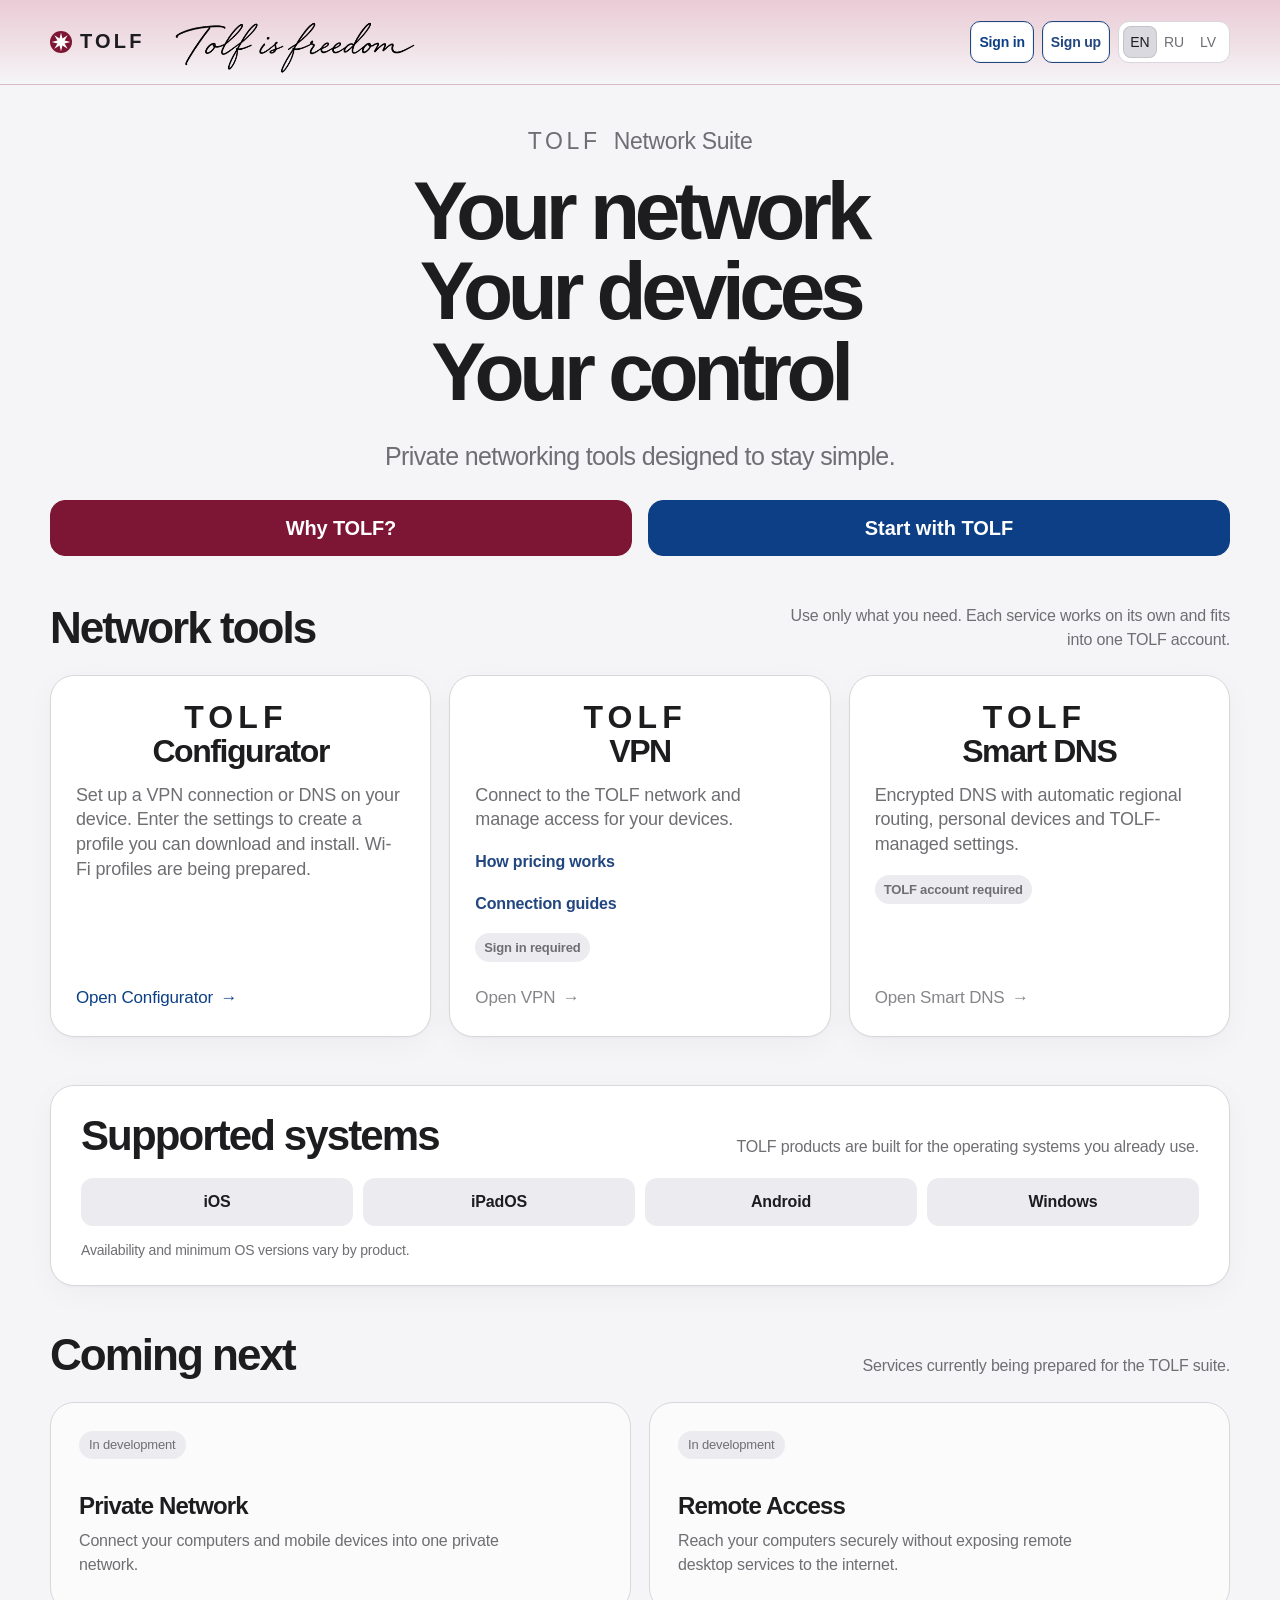
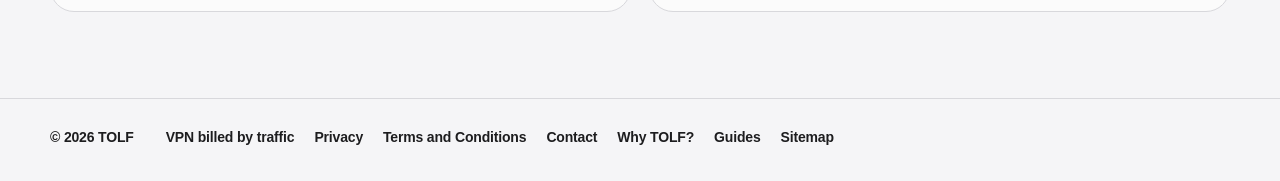
==== index.html @ b67a7af0 "Make the dark homepage header visibly lighter toward the bottom" ====
<!DOCTYPE html>
<html lang="en" data-tolf-ui="home">
<head>
<meta charset="utf-8"/>
<meta content="width=device-width, initial-scale=1, viewport-fit=cover" name="viewport"/>
<meta content="light dark" name="color-scheme"/>
<meta content="#f5f5f7" name="theme-color"/>
<title>TOLF Network Suite — VPN, Smart DNS and configuration tools</title>





<meta content="index,follow" name="robots"/>

<link href="/styles.css?v=public-pricing-20261118" rel="stylesheet"/>
<style>
.brand { gap: 8px; }
.brand-mark {
  display: block;
  width: 22px;
  height: 22px;
  flex: 0 0 22px;
}
.product-grid { align-items: stretch; }
.card { min-height: 0; }
@media (min-width: 801px) {
  .product-grid { grid-template-columns: repeat(3, minmax(0, 1fr)); grid-auto-rows: 1fr; }
  .product-grid > .card { height: 100%; }
  .product-grid > .card .card-link { margin-top: auto; padding-top: 24px; }
}
.hero { padding: 40px 0 48px; }
#products { padding-bottom: 48px; }
#supported-systems { padding-bottom: 46px; }
.language :is(button, a).active {
  color: var(--text);
  background: #d9d9df;
  box-shadow: inset 0 0 0 1px rgba(0,0,0,.10);
}
.signup-link {
  min-height: 38px;
  display: inline-flex;
  align-items: center;
  padding: 0 11px;
  border: 1px solid color-mix(in srgb, var(--accent) 38%, var(--line-strong));
  border-radius: 10px;
  color: var(--accent);
  background: color-mix(in srgb, var(--accent) 6%, transparent);
  font-weight: 600;
  white-space: nowrap;
}
.signup-link:hover {
  background: color-mix(in srgb, var(--accent) 10%, transparent);
  border-color: color-mix(in srgb, var(--accent) 55%, var(--line-strong));
}

.smart-dns-requirement {
  display: inline-flex;
  align-self: flex-start;
  margin-top: 18px;
  padding: 5px 9px;
  border-radius: 999px;
  background: var(--soft);
  color: var(--secondary);
  font-size: 13px;
  font-weight: 560;
}
.smart-dns-card:not(.smart-dns-enabled) .smart-dns-link {
  color: var(--tertiary);
  cursor: default;
  pointer-events: none;
}
.smart-dns-card.smart-dns-enabled .smart-dns-requirement {
  display: none;
}
.supported-panel {
  padding: 28px 30px 24px;
  border: 1px solid var(--line);
  border-radius: var(--radius);
  background: var(--surface);
  box-shadow: var(--shadow);
}
.supported-head {
  display: flex;
  align-items: flex-end;
  justify-content: space-between;
  gap: 24px;
  margin-bottom: 20px;
}
.supported-head h2 {
  margin: 0;
  font-size: clamp(30px, 4vw, 42px);
  line-height: 1.05;
  letter-spacing: -0.045em;
  font-weight: 650;
}
.supported-head p {
  max-width: 520px;
  margin: 0;
  color: var(--secondary);
  text-align: right;
  font-size: 16px;
}
.supported-os {
  display: grid;
  grid-template-columns: repeat(4, minmax(0, 1fr));
  gap: 10px;
}
.supported-os div {
  padding: 12px 14px;
  border: 0;
  border-radius: 12px;
  background: var(--soft);
  text-align: center;
  font-size: 16px;
  font-weight: 580;
}
.supported-note {
  margin: 14px 0 0;
  color: var(--secondary);
  font-size: 14px;
}
.account-panel { padding: 32px; }
.account-features {
  display: grid;
  grid-template-columns: repeat(4, minmax(0, 1fr));
  gap: 26px;
  margin-top: 28px;
  border: 0;
}
.account-feature,
.account-feature + .account-feature {
  padding: 0;
  border: 0;
}
.account-feature strong {
  margin-bottom: 7px;
  font-size: 17px;
}
.account-feature span { display: block; }
.account-bottom { margin-top: 24px; }
@media (prefers-color-scheme: dark) {
  .language :is(button, a).active {
    background: #3a3a3c;
    box-shadow: inset 0 0 0 1px rgba(255,255,255,.12);
  }
}
@media (max-width: 800px) {
  .hero { padding: 40px 0 46px; }
  #products { padding-bottom: 42px; }
  #supported-systems { padding-bottom: 42px; }
  .account-features { grid-template-columns: repeat(2, minmax(0, 1fr)); gap: 24px; }
}
@media (max-width: 520px) {
  .hero { padding: 36px 0 42px; }
  html[lang="ru"] h1 { font-size: clamp(40px, 11.5vw, 46px); letter-spacing: -0.055em; }
  .signup-link { min-height: 34px; padding: 0 6px; font-size: 13px; }
  #products { padding-bottom: 34px; }
  #supported-systems { padding-bottom: 34px; }
  .supported-panel { padding: 23px; border-radius: 20px; }
  .supported-head { display: block; margin-bottom: 17px; }
  .supported-head p { margin-top: 10px; text-align: left; }
  .supported-os { grid-template-columns: repeat(2, minmax(0, 1fr)); gap: 8px; }
  .supported-os div { padding: 11px 10px; }
  .account-panel { padding: 25px; }
  .account-features { grid-template-columns: repeat(2, minmax(0, 1fr)); gap: 22px 18px; }
  .account-feature,
  .account-feature + .account-feature { padding: 0; border: 0; }
}
 .product-title{width:100%;text-align:center;} .product-title span{display:block;}
</style>
<link rel="stylesheet" href="/tolf-buttons.20260917-3.css?v=language-links-20261118">
<script defer src="/tolf-wordmark.20260917-3.js"></script>
<link rel="stylesheet" href="/tolf-header.20260919-1.css?v=language-links-20261118">
<link rel="stylesheet" href="/freedom.css?v=dark-header-fade-20261119">
<meta name="description" content="TOLF brings together VPN access, encrypted Smart DNS and a free VPN and DNS profile configurator for your devices.">
<link rel="canonical" href="https://tolf.is/en/">
<link rel="alternate" hreflang="en" href="https://tolf.is/en/">
<link rel="alternate" hreflang="ru" href="https://tolf.is/ru/">
<link rel="alternate" hreflang="lv" href="https://tolf.is/lv/">
<link rel="alternate" hreflang="x-default" href="https://tolf.is/en/">
<meta property="og:type" content="website">
<meta property="og:url" content="https://tolf.is/en/">
<meta property="og:title" content="TOLF Network Suite — VPN, Smart DNS and configuration tools">
<meta property="og:description" content="TOLF brings together VPN access, encrypted Smart DNS and a free VPN and DNS profile configurator for your devices.">
<script id="tolf-search-metadata" type="application/json">{"en": ["TOLF Network Suite — VPN, Smart DNS and configuration tools", "TOLF brings together VPN access, encrypted Smart DNS and a free VPN and DNS profile configurator for your devices."], "ru": ["TOLF Network Suite — VPN, Smart DNS и конфигуратор", "VPN с оплатой за гигабайты, зашифрованный Smart DNS и бесплатный конфигуратор профилей VPN и DNS для ваших устройств."], "lv": ["TOLF Network Suite — VPN, Smart DNS un konfigurators", "VPN ar maksu par gigabaitiem, šifrēts Smart DNS un bezmaksas VPN un DNS profilu konfigurators jūsu ierīcēm."]}</script>
<script defer src="/search-metadata.js?v=public-pricing-20261118"></script>
<meta property="og:locale" content="en_GB">
<script type="application/ld+json">{"@context": "https://schema.org", "@type": "WebPage", "@id": "https://tolf.is/en/#webpage", "url": "https://tolf.is/en/", "name": "TOLF Network Suite — VPN, Smart DNS and configuration tools", "description": "TOLF brings together VPN access, encrypted Smart DNS and a free VPN and DNS profile configurator for your devices.", "inLanguage": "en", "isPartOf": {"@type": "WebSite", "@id": "https://tolf.is/#website", "url": "https://tolf.is/", "name": "TOLF Network Suite"}}</script>
</head>
<body>
<header class="topbar">
<div class="shell topbar-inner">
<a aria-label="TOLF home" class="brand" href="/en/"><img class="brand-mark" src="/tolf-logo-star.svg?v=20260921-eight-ray" alt="" aria-hidden="true">TOLF</a>
<p class="freedom-motto" lang="en"><img src="/assets/tolf-freedom-signature.svg" alt="Tolf is freedom" width="2072" height="600" fetchpriority="high"></p>
<div class="top-actions">
<nav aria-label="Language" class="tolf-language language">
<a id="lang-en" href="/en/" lang="en" hreflang="en" aria-label="English" class="active" aria-current="page">EN</a>
<a id="lang-ru" href="/ru/" lang="ru" hreflang="ru" aria-label="Русский">RU</a>
<a id="lang-lv" href="/lv/" lang="lv" hreflang="lv" aria-label="Latviešu">LV</a>
</nav>
<a class="account-link" data-en="Sign in" data-lv="Pieteikties" data-ru="Войти" href="https://vpn.tolf.is/auth/?mode=signin&amp;next=home">Sign in</a>
<a class="signup-link" data-en="Sign up" data-lv="Reģistrēties" data-ru="Регистрация" href="https://vpn.tolf.is/auth/?mode=signup&amp;next=home">Sign up</a>
</div>
</div>
</header>
<main>
<section class="hero">
<div class="shell">
<p class="eyebrow" data-en="TOLF Network Suite" data-lv="TOLF Network Suite" data-ru="TOLF Network Suite">TOLF Network Suite</p>
<h1 data-en="Your network&lt;br&gt;Your devices&lt;br&gt;Your control" data-lv="Jūsu tīkls&lt;br&gt;Jūsu ierīces&lt;br&gt;Jūsu kontrole" data-ru="Ваша сеть&lt;br&gt;Ваши устройства&lt;br&gt;Ваш контроль">Your network<br>Your devices<br>Your control</h1>
<p class="hero-copy" data-en="Private networking tools designed to stay simple." data-lv="Privātā tīkla rīki, kas veidoti vienkāršai lietošanai." data-ru="Сетевые инструменты, в которых всё необходимое остаётся простым.">Private networking tools designed to stay simple.</p>
<div class="why-tolf-action"><a class="why-tolf-button" href="/en/why-tolf.html" data-why-link data-en="Why TOLF?" data-ru="Почему TOLF?" data-lv="Kāpēc TOLF?">Why TOLF?</a></div>
</div>
</section>
<section class="section" id="products">
<div class="shell">
<div class="section-heading">
<h2 data-en="Network tools" data-lv="Tīkla rīki" data-ru="Сетевые инструменты">Network tools</h2>
<p data-en="Use only what you need. Each service works on its own and fits into one TOLF account." data-lv="Izmantojiet tikai to, kas nepieciešams. Katrs pakalpojums darbojas patstāvīgi un ir pieejams vienā TOLF kontā." data-ru="Используйте только то, что нужно. Каждый сервис работает самостоятельно и входит в единый аккаунт TOLF.">Use only what you need. Each service works on its own and fits into one TOLF account.</p>
</div>
<div class="product-grid">
<article class="card"><div class="product-heading"><h3 class="product-title"><span>TOLF</span><span>VPN</span></h3></div><p data-en="Connect to the TOLF network and manage access for your devices." data-lv="Pievienojieties TOLF tīklam un pārvaldiet piekļuvi savām ierīcēm." data-ru="Подключитесь к сети TOLF и управляйте доступом для своих устройств.">Connect to the TOLF network and manage access for your devices.</p><a class="payment-info-link" data-payment-overview href="https://vpn.tolf.is/en/" data-en="How pricing works" data-ru="Как устроена оплата" data-lv="Kā darbojas apmaksa">How pricing works</a><a class="payment-info-link" data-guides-link href="https://vpn.tolf.is/en/guides/" data-en="Connection guides" data-ru="Инструкции по подключению" data-lv="Savienojuma instrukcijas">Connection guides</a><a class="card-link" data-en="Open VPN &lt;span class='arrow'&gt;→&lt;/span&gt;" data-lv="Atvērt VPN &lt;span class='arrow'&gt;→&lt;/span&gt;" data-route="vpn" data-ru="Открыть VPN &lt;span class='arrow'&gt;→&lt;/span&gt;" href="https://vpn.tolf.is/?lang=en">Open VPN <span class='arrow'>→</span></a></article>
<article class="card"><div class="product-heading"><h3 class="product-title"><span>TOLF</span><span>Configurator</span></h3></div><p data-en="Set up a VPN connection or DNS on your device. Enter the settings to create a profile you can download and install. Wi-Fi profiles are being prepared." data-lv="Iestatiet VPN savienojumu vai DNS savā ierīcē. Ievadiet parametrus — konfigurators izveidos lejupielādējamu un instalējamu profilu. Wi-Fi profili tiek gatavoti." data-ru="Настройте подключение к VPN или DNS на своём устройстве. Укажите параметры — конфигуратор создаст готовый профиль для скачивания и установки. Профили Wi-Fi готовятся.">Set up a VPN connection or DNS on your device. Enter the settings to create a profile you can download and install. Wi-Fi profiles are being prepared.</p><a class="card-link" data-en="Open Configurator &lt;span class='arrow'&gt;→&lt;/span&gt;" data-lv="Atvērt konfiguratoru &lt;span class='arrow'&gt;→&lt;/span&gt;" data-route="configurator" data-ru="Открыть конфигуратор &lt;span class='arrow'&gt;→&lt;/span&gt;" href="https://configurator.tolf.is/?lang=en">Open Configurator <span class='arrow'>→</span></a></article>
<article class="card smart-dns-card" data-smart-dns-card><div class="product-heading"><h3 class="product-title"><span>TOLF</span><span>Smart DNS</span></h3></div><p data-en="Encrypted DNS with automatic regional routing, personal devices and TOLF-managed settings." data-lv="Šifrēts DNS ar automātisku reģionālo maršrutēšanu, personīgajām ierīcēm un TOLF pārvaldītiem iestatījumiem." data-ru="Зашифрованный DNS с автоматической региональной маршрутизацией, персональными устройствами и настройками TOLF.">Encrypted DNS with automatic regional routing, personal devices and TOLF-managed settings.</p><span class="smart-dns-requirement" data-en="TOLF account required" data-lv="Nepieciešams TOLF konts" data-ru="Требуется аккаунт TOLF">TOLF account required</span><a class="card-link smart-dns-link" data-smart-dns-link data-en="Open Smart DNS &lt;span class='arrow'&gt;→&lt;/span&gt;" data-lv="Atvērt Smart DNS &lt;span class='arrow'&gt;→&lt;/span&gt;" data-ru="Открыть Smart DNS &lt;span class='arrow'&gt;→&lt;/span&gt;" href="#" aria-disabled="true" tabindex="-1">Open Smart DNS <span class='arrow'>→</span></a></article>
</div>
</div>
</section>
<section class="section" id="supported-systems">
<div class="shell">
<div class="supported-panel">
<div class="supported-head">
<h2 data-en="Supported systems" data-lv="Atbalstītās sistēmas" data-ru="Поддерживаемые системы">Supported systems</h2>
<p data-en="TOLF products are built for the operating systems you already use." data-lv="TOLF produkti ir veidoti operētājsistēmām, kuras jūs jau izmantojat." data-ru="Продукты TOLF рассчитаны на операционные системы, которыми вы уже пользуетесь.">TOLF products are built for the operating systems you already use.</p>
</div>
<div class="supported-os" aria-label="Supported operating systems">
<div>iOS</div>
<div>iPadOS</div>
<div>Android</div>
<div>Windows</div>
</div>
<p class="supported-note" data-en="Availability and minimum OS versions vary by product." data-lv="Pieejamība un minimālā operētājsistēmas versija ir atkarīga no produkta." data-ru="Доступность и минимальная версия ОС зависят от конкретного продукта.">Availability and minimum OS versions vary by product.</p>
</div>
</div>
</section>
<section class="section">
<div class="shell">
<div class="section-heading"><h2 data-en="Coming next" data-lv="Drīzumā" data-ru="Дальше">Coming next</h2><p data-en="Services currently being prepared for the TOLF suite." data-lv="Pakalpojumi, kas pašlaik tiek gatavoti TOLF komplektam." data-ru="Сервисы, которые готовятся к включению в TOLF.">Services currently being prepared for the TOLF suite.</p></div>
<div class="coming-grid">
<article class="coming-card"><span class="coming-badge" data-en="In development" data-lv="Izstrādē" data-ru="В разработке">In development</span><h3 data-en="Private Network" data-lv="Private Network" data-ru="Private Network">Private Network</h3><p data-en="Connect your computers and mobile devices into one private network." data-lv="Apvienojiet datorus un mobilās ierīces vienā privātā tīklā." data-ru="Объединяйте компьютеры и мобильные устройства в одну частную сеть.">Connect your computers and mobile devices into one private network.</p></article>
<article class="coming-card"><span class="coming-badge" data-en="In development" data-lv="Izstrādē" data-ru="В разработке">In development</span><h3 data-en="Remote Access" data-lv="Remote Access" data-ru="Remote Access">Remote Access</h3><p data-en="Reach your computers securely without exposing remote desktop services to the internet." data-lv="Droši piekļūstiet saviem datoriem, neatverot attālās darbvirsmas pakalpojumus internetam." data-ru="Безопасный доступ к своим компьютерам без публикации удалённого рабочего стола в интернете.">Reach your computers securely without exposing remote desktop services to the internet.</p></article>
</div>
</div>
</section>
</main>
<footer><div class="shell footer-inner"><div>© <span id="year"></span> TOLF</div><nav aria-label="Footer" class="footer-links"><a href="https://vpn.tolf.is/en/" data-vpn-overview>VPN billed by traffic</a><a data-en="Privacy" data-lv="Privātums" data-route="privacy" data-ru="Конфиденциальность" href="https://vpn.tolf.is/en/privacy.html">Privacy</a><a data-en="Terms and Conditions" data-lv="Pakalpojuma noteikumi" data-route="terms" data-ru="Условия сервиса" href="https://vpn.tolf.is/en/terms.html">Terms and Conditions</a><a data-en="Contact" data-lv="Kontakti" data-route="contact" data-ru="Контакты" href="https://vpn.tolf.is/en/contact.html">Contact</a><a href="/en/why-tolf.html" data-why-link data-en="Why TOLF?" data-ru="Почему TOLF?" data-lv="Kāpēc TOLF?">Why TOLF?</a><a data-guides-link href="https://vpn.tolf.is/en/guides/" data-en="Guides" data-ru="Инструкции" data-lv="Instrukcijas">Guides</a><a href="/en/sitemap.html" data-sitemap-link data-en="Sitemap" data-ru="Карта сайта" data-lv="Vietnes karte">Sitemap</a></nav></div></footer>
<script defer src="/passkey-session-label.20260917-1.js"></script>
<script defer src="/app.js?v=full-card-actions-20261119"></script>
<script defer src="/account-state.js?v=account-label-20261004-1"></script>
<script defer src="/chatwoot-support.js?v=persistent-notice-20261109"></script>
</body>
</html>
---- styles.css ----
:root {
      --bg: #f5f5f7;
      --surface: rgba(255, 255, 255, 0.82);
      --surface-solid: #ffffff;
      --text: #1d1d1f;
      --secondary: #6e6e73;
      --tertiary: #86868b;
      --line: rgba(0, 0, 0, 0.08);
      --line-strong: rgba(0, 0, 0, 0.12);
      --accent: #0071e3;
      --accent-hover: #0077ed;
      --soft: #ececf0;
      --shadow: 0 1px 2px rgba(0,0,0,.03), 0 8px 30px rgba(0,0,0,.035);
      --radius: 24px;
      --radius-small: 15px;
      --content: 1180px;
    }

    @media (prefers-color-scheme: dark) {
      :root {
        --bg: #0f0f10;
        --surface: rgba(28, 28, 30, 0.82);
        --surface-solid: #1c1c1e;
        --text: #f5f5f7;
        --secondary: #a1a1a6;
        --tertiary: #8e8e93;
        --line: rgba(255, 255, 255, 0.09);
        --line-strong: rgba(255, 255, 255, 0.14);
        --accent: #2997ff;
        --accent-hover: #40a2ff;
        --soft: #242426;
        --shadow: none;
      }
    }

    * { box-sizing: border-box; }

    html {
      scroll-behavior: smooth;
      -webkit-text-size-adjust: 100%;
    }

    body {
      margin: 0;
      min-width: 0;
      background: var(--bg);
      color: var(--text);
      font-family: -apple-system, BlinkMacSystemFont, "SF Pro Text", "SF Pro Display", "Segoe UI", Helvetica, Arial, sans-serif;
      font-size: 17px;
      line-height: 1.47;
      letter-spacing: -0.01em;
      -webkit-font-smoothing: antialiased;
    }

    a { color: inherit; text-decoration: none; }
    button, input, select { font: inherit; }

    .shell {
      width: min(calc(100% - 40px), var(--content));
      margin: 0 auto;
    }

    .topbar {
      position: sticky;
      top: 0;
      z-index: 20;
      background: color-mix(in srgb, var(--bg) 84%, transparent);
      backdrop-filter: saturate(180%) blur(20px);
      -webkit-backdrop-filter: saturate(180%) blur(20px);
      border-bottom: 1px solid var(--line);
    }

    .topbar-inner {
      height: 58px;
      display: flex;
      align-items: center;
      justify-content: space-between;
      gap: 18px;
    }

    .brand {
      display: inline-flex;
      align-items: center;
      min-height: 44px;
      font-size: 20px;
      font-weight: 650;
      letter-spacing: -0.035em;
    }

    .top-actions {
      display: flex;
      align-items: center;
      gap: 8px;
    }

    .language {
      display: inline-flex;
      align-items: center;
      padding: 4px;
      border: 1px solid var(--line);
      border-radius: 11px;
      background: var(--surface);
    }

    .language :is(button, a) {
      min-width: 42px;
      height: 32px;
      padding: 0 10px;
      border: 0;
      border-radius: 8px;
      color: var(--secondary);
      background: transparent;
      cursor: pointer;
    }

    .language :is(button, a).active {
      color: var(--text);
      background: var(--surface-solid);
      box-shadow: 0 1px 3px rgba(0,0,0,.08);
    }

    .account-link {
      min-height: 42px;
      display: inline-flex;
      align-items: center;
      padding: 0 14px;
      border-radius: 11px;
      color: var(--text);
      border: 1px solid transparent;
    }

    .account-link:hover {
      background: var(--surface);
      border-color: var(--line);
    }

    main { display: block; }

    .hero {
      padding: 68px 0 86px;
      text-align: center;
    }

    .eyebrow {
      margin: 0 0 12px;
      color: var(--secondary);
      font-size: 23px;
      font-weight: 500;
      letter-spacing: -0.015em;
    }

    h1 {
      max-width: 900px;
      margin: 0 auto;
      font-size: clamp(48px, 7vw, 82px);
      line-height: .98;
      letter-spacing: -0.065em;
      font-weight: 680;
    }

    .hero-copy {
      max-width: 620px;
      margin: 28px auto 0;
      color: var(--secondary);
      font-size: clamp(20px, 2.7vw, 25px);
      line-height: 1.3;
      letter-spacing: -0.025em;
    }

    .hero-actions {
      margin-top: 36px;
      display: flex;
      justify-content: center;
      gap: 12px;
      flex-wrap: wrap;
    }

    .button {
      min-height: 48px;
      display: inline-flex;
      align-items: center;
      justify-content: center;
      gap: 7px;
      padding: 0 19px;
      border: 1px solid var(--line-strong);
      border-radius: 13px;
      background: var(--surface-solid);
      color: var(--text);
      transition: background .16s ease, border-color .16s ease, transform .16s ease;
    }

    .button:hover { border-color: color-mix(in srgb, var(--text) 22%, transparent); }
    .button:active { transform: scale(.985); }

    .button.primary {
      border-color: var(--accent);
      background: var(--accent);
      color: #fff;
    }

    .button.primary:hover {
      background: var(--accent-hover);
      border-color: var(--accent-hover);
    }

    .section { padding: 0 0 86px; }

    .section-heading {
      display: flex;
      align-items: end;
      justify-content: space-between;
      gap: 24px;
      margin-bottom: 24px;
    }

    .section-heading h2 {
      margin: 0;
      font-size: clamp(30px, 4vw, 44px);
      line-height: 1.05;
      letter-spacing: -0.045em;
      font-weight: 650;
    }

    .section-heading p {
      max-width: 460px;
      margin: 0;
      color: var(--secondary);
      text-align: right;
      font-size: 16px;
    }

    .product-grid {
      display: grid;
      grid-template-columns: repeat(2, minmax(0, 1fr));
      gap: 18px;
    }

    .card {
      min-height: 228px;
      position: relative;
      display: flex;
      flex-direction: column;
      padding: 25px;
      overflow: hidden;
      border: 1px solid var(--line);
      border-radius: var(--radius);
      background: var(--surface);
      box-shadow: var(--shadow);
    }

    .product-heading {
      display: grid;
      grid-template-columns: minmax(0, 1fr);
      justify-items: center;
    }

    .card h3 {
      margin: 0;
      font-size: 32px;
      line-height: 1.05;
      letter-spacing: -0.045em;
      font-weight: 630;
    }

    .card p {
      max-width: 470px;
      margin: 14px 0 0;
      color: var(--secondary);
      font-size: 18px;
      line-height: 1.38;
    }

    .card-link {
      align-self: flex-start;
      margin-top: 24px;
      padding-top: 0;
      color: var(--accent);
      font-size: 17px;
      font-weight: 500;
    }

    .arrow {
      display: inline-block;
      margin-left: 3px;
      transition: transform .16s ease;
    }

    .card-link:hover .arrow { transform: translateX(3px); }

    .account-panel {
      padding: 38px;
      border: 1px solid var(--line);
      border-radius: var(--radius);
      background: var(--surface-solid);
      box-shadow: var(--shadow);
    }

    .account-top {
      display: flex;
      align-items: flex-start;
      justify-content: space-between;
      gap: 28px;
    }

    .account-top h2 {
      margin: 0;
      font-size: clamp(30px, 4vw, 44px);
      line-height: 1.06;
      letter-spacing: -0.045em;
      font-weight: 650;
    }

    .account-top p {
      max-width: 520px;
      margin: 10px 0 0;
      color: var(--secondary);
    }

    .account-features {
      display: grid;
      grid-template-columns: repeat(4, minmax(0, 1fr));
      margin-top: 34px;
      border-top: 1px solid var(--line);
      border-bottom: 1px solid var(--line);
    }

    .account-feature {
      padding: 22px 16px 22px 0;
      color: var(--secondary);
      font-size: 15px;
    }

    .account-feature + .account-feature {
      padding-left: 20px;
      border-left: 1px solid var(--line);
    }

    .account-feature strong {
      display: block;
      margin-bottom: 5px;
      color: var(--text);
      font-size: 16px;
      font-weight: 560;
    }

    .account-bottom {
      margin-top: 28px;
      display: flex;
      align-items: center;
      justify-content: flex-end;
      gap: 18px;
    }

    .account-create {
      color: var(--accent);
      font-size: 16px;
      font-weight: 500;
    }

    .account-create:hover {
      text-decoration: underline;
      text-underline-offset: 3px;
    }

    .coming-grid {
      display: grid;
      grid-template-columns: repeat(2, minmax(0, 1fr));
      gap: 18px;
    }

    .coming-card {
      min-height: 210px;
      padding: 28px;
      border: 1px solid var(--line);
      border-radius: var(--radius);
      background: color-mix(in srgb, var(--surface) 60%, transparent);
    }

    .coming-badge {
      display: inline-flex;
      align-items: center;
      min-height: 28px;
      padding: 0 10px;
      border-radius: 999px;
      background: var(--soft);
      color: var(--secondary);
      font-size: 13px;
    }

    .coming-card h3 {
      margin: 34px 0 0;
      font-size: 24px;
      line-height: 1.1;
      letter-spacing: -0.035em;
      font-weight: 610;
    }

    .coming-card p {
      max-width: 440px;
      margin: 10px 0 0;
      color: var(--secondary);
      font-size: 16px;
    }

    footer {
      padding: 28px 0 calc(34px + env(safe-area-inset-bottom));
      border-top: 1px solid var(--line);
      color: var(--secondary);
      font-size: 14px;
    }

    .footer-inner {
      display: flex;
      align-items: center;
      justify-content: flex-start;
      gap: 32px;
      box-sizing: border-box;
      padding-inline-end: 96px;
      font-weight: 600;
      color: var(--text);
    }

    .footer-inner > div { flex-shrink: 0; }

    .footer-links {
      display: flex;
      gap: 20px;
      flex-wrap: wrap;
      min-width: 0;
    }

    .footer-links a:hover { color: var(--text); }

    @media (max-width: 800px) {
      .shell { width: min(calc(100% - 28px), var(--content)); }
      .hero { padding: 58px 0 68px; }
      h1 { font-size: clamp(46px, 13vw, 72px); }
      .section { padding-bottom: 68px; }
      .section-heading { display: block; }
      .section-heading p { margin-top: 12px; text-align: left; }
      .product-grid, .coming-grid { grid-template-columns: 1fr; }
      .card { min-height: 0; }
      .account-top { display: block; }
      .account-features { grid-template-columns: repeat(2, minmax(0, 1fr)); }
      .account-feature:nth-child(3) { border-left: 0; border-top: 1px solid var(--line); }
      .account-feature:nth-child(4) { border-top: 1px solid var(--line); }
    }

    @media (max-width: 520px) {
      body { font-size: 16px; }
      .topbar-inner { height: 54px; gap: 10px; }
      .brand { font-size: 19px; }
      .top-actions { gap: 5px; }
      .language { padding: 3px; }
      .language :is(button, a) { min-width: 34px; height: 30px; padding: 0 6px; font-size: 14px; }
      .account-link { display: inline-flex; min-height: 36px; padding: 0 8px; font-size: 14px; white-space: nowrap; }
      .hero { padding: 70px 0 58px; text-align: left; }
      .eyebrow { font-size: 20px; }
      h1 { margin: 0; font-size: clamp(48px, 15vw, 64px); }
      .hero-copy { margin-left: 0; font-size: 21px; }
      .hero-actions { justify-content: flex-start; }
      .hero-actions .button { width: 100%; }
      .section-heading h2, .account-top h2 { font-size: 34px; }
      .card, .account-panel, .coming-card { border-radius: 20px; }
      .card { min-height: 0; padding: 23px; }
      .card h3 { font-size: 29px; }
      .account-panel { padding: 25px; }
      .account-features { grid-template-columns: 1fr; }
      .account-feature, .account-feature + .account-feature { padding: 17px 0; border-left: 0; border-top: 1px solid var(--line); }
      .account-feature:first-child { border-top: 0; }
      .account-bottom { align-items: stretch; justify-content: stretch; flex-direction: column; gap: 14px; }
      .account-bottom .button { width: 100%; }
      .account-create { text-align: center; padding: 4px 0; }
      .footer-inner { align-items: flex-start; flex-direction: column; }
    }

    @media (prefers-reduced-motion: reduce) {
      html { scroll-behavior: auto; }
      *, *::before, *::after { transition: none !important; }
    }

/* Full-width introduction before the account entry panel. */
.why-tolf-action{display:flex;margin-top:28px}
.why-tolf-button{display:flex;align-items:center;justify-content:center;width:100%;min-height:56px;padding:14px 24px;border:1px solid #7d1534;border-radius:15px;background:#7d1534;color:#fff;font-size:20px;font-weight:650;text-align:center;text-decoration:none;transition:background .15s ease}
.why-tolf-button:hover{background:#68112b;border-color:#68112b;color:#fff}
.why-tolf-button:focus-visible{outline:3px solid #7d1534;outline-offset:4px}

.payment-info-link{display:inline-block;align-self:flex-start;margin-top:18px;color:#214680;font-size:16px;font-weight:600;text-underline-offset:3px}.payment-info-link:focus-visible{outline:2px solid currentColor;outline-offset:4px}
---- tolf-buttons.20260917-3.css ----
/* TOLF 2026-09-17.3 — retain approved Blue 6 and action hierarchy. */
@import url("./tolf-buttons.20260917-2.css");

/* One neutral active language state across home, account and configurator. */
html[data-tolf-ui] .language :is(button, a):is(.active, [aria-pressed="true"]) {
  color: var(--tolf-ink);
  background: #d9d9df;
  border-color: transparent;
  box-shadow: inset 0 0 0 1px rgba(0, 0, 0, .10);
}
@media (prefers-color-scheme: dark) {
  html[data-tolf-ui] .language :is(button, a):is(.active, [aria-pressed="true"]) {
    background: #3a3a3c;
    box-shadow: inset 0 0 0 1px rgba(255, 255, 255, .12);
  }
}

/* Additional word gap, independent of the .16em tracking inside TOLF.
   Preserve normal text spaces and do not pad a standalone logo. */
html[data-tolf-ui] .tolf-wordmark[data-tolf-before="true"] {
  margin-inline-start: .3em;
}
html[data-tolf-ui] .tolf-wordmark[data-tolf-after="true"] {
  margin-inline-end: .3em;
}
/* The account label, not the language switcher/logout, yields on narrow screens. */
html[data-tolf-ui="home"] .topbar-inner > .brand { flex: 0 0 auto; }
html[data-tolf-ui="home"] .top-actions {
  min-width: 0;
  flex: 1 1 auto;
  justify-content: flex-end;
}
html[data-tolf-ui="home"] .top-actions > .language { flex: 0 0 auto; }
html[data-tolf-ui="home"] .authenticated-account { min-width: 0; flex: 0 1 auto; }
html[data-tolf-ui="home"] .authenticated-account-status { flex: 0 1 auto; }
html[data-tolf-ui="home"] .authenticated-account-logout { flex: 0 0 auto; }
@media (max-width: 380px) {
  html[data-tolf-ui="home"] .topbar-inner { gap: 6px; }
  html[data-tolf-ui="home"] .top-actions { gap: 4px; }
  html[data-tolf-ui="home"] .language :is(button, a) { min-width: 28px; padding-inline: 4px; font-size: 13px; }
  html[data-tolf-ui="home"] .authenticated-account-logout { padding-inline: 4px; font-size: 13px; }
}

/* Keep unavailable actions visibly bounded on both page themes. */
html[data-tolf-ui] { --tolf-disabled-border: var(--tolf-outline); }
@media (prefers-color-scheme: dark) {
  html[data-tolf-ui] { --tolf-disabled-border: var(--tolf-outline); }
}
html[data-tolf-ui] :is(button, .button, .button-link):not(.platform-button):not(.vpn-setup-tab):not([role="tab"]):is(:disabled, [aria-disabled="true"]) {
  border: 1px solid var(--tolf-disabled-border) !important;
}
---- tolf-header.20260919-1.css ----
/* Shared header geometry — 2026-09-19. Language groups and adjacent controls: 42px. */
html .language,
html .language-switcher,
html .admin-languages,
html[data-tolf-ui="quick"] header nav[aria-label="Language"],
html .header-switchers .platform-switcher {
  box-sizing: border-box;
  height: 42px;
  min-height: 42px;
  max-height: 42px;
  padding-block: 4px;
  align-items: center;
  flex-wrap: nowrap;
}
html .language > :is(button, a),
html .language-switcher > button,
html .admin-languages > button,
html[data-tolf-ui="quick"] header nav[aria-label="Language"] > button,
html .header-switchers .platform-switcher > button {
  box-sizing: border-box;
  height: 32px;
  min-height: 32px;
  max-height: 32px;
  padding-block: 0;
  display: inline-flex;
  align-items: center;
  justify-content: center;
  line-height: 1.2;
}
html[data-tolf-ui] .top-actions :is(.account-link, .signup-link, .authenticated-account-status, .authenticated-account-logout),
html[data-tolf-ui] .page-top .back,
html[data-tolf-ui] .page-top > a,
html[data-tolf-ui] .topbar-inner > .brand,
html[data-tolf-ui] .admin-header > div > a,
html[data-tolf-ui="quick"] header > a,
html .brand .site-nav > a,
html[data-tolf-ui="vpn"] :is(#redeemPromoButton, #signOutButton, #vpnAdminLink),
html .header-promo .promo-input {
  box-sizing: border-box;
  height: 42px;
  min-height: 42px;
  max-height: 42px;
  padding-block: 0;
  align-items: center;
}
html[data-tolf-ui] .top-actions :is(.account-link, .signup-link, .authenticated-account-status, .authenticated-account-logout),
html[data-tolf-ui] .page-top > a,
html[data-tolf-ui] .topbar-inner > .brand,
html[data-tolf-ui] .admin-header > div > a,
html[data-tolf-ui="quick"] header > a {
  display: inline-flex;
  justify-content: center;
}

/* One language control across TOLF, independent of each page's legacy styles. */
html .tolf-language.tolf-language {
  display: inline-flex;
  flex: 0 0 auto;
  width: max-content;
  box-sizing: border-box;
  height: 42px;
  min-height: 42px;
  max-height: 42px;
  padding: 4px;
  gap: 0;
  align-items: center;
  align-self: flex-end;
  flex-wrap: nowrap;
  border: 1px solid #d8d8dc;
  border-radius: 11px;
  background: #ffffff;
  box-shadow: none;
}
html .tolf-language.tolf-language > :is(button, a) {
  box-sizing: border-box;
  display: inline-flex;
  align-items: center;
  justify-content: center;
  flex: 0 0 34px;
  width: 34px;
  min-width: 34px;
  height: 32px;
  min-height: 32px;
  max-height: 32px;
  margin: 0;
  padding: 0 6px;
  border: 0;
  border-radius: 8px;
  background: transparent;
  color: #6e6e73;
  font-family: -apple-system, BlinkMacSystemFont, "Segoe UI", sans-serif;
  font-size: 14px;
  font-weight: 400;
  line-height: 1.2;
  letter-spacing: normal;
  text-align: center;
  box-shadow: none;
  cursor: pointer;
  transition: none;
  -webkit-appearance: none;
  appearance: none;
}
html .tolf-language.tolf-language > :is(button, a):is(.active, [aria-pressed="true"]) {
  color: #1d1d1f;
  background: #d9d9df;
  border-color: transparent;
  box-shadow: inset 0 0 0 1px rgba(0, 0, 0, .10);
}
html .tolf-language.tolf-language > :is(button, a):focus-visible {
  outline: 2px solid #0c3f85;
  outline-offset: 1px;
}
@media (prefers-color-scheme: dark) {
  html .tolf-language.tolf-language {
    background: #1e2934;
    border-color: #42505e;
  }
  html .tolf-language.tolf-language > :is(button, a) { color: #aab7c4; }
  html .tolf-language.tolf-language > :is(button, a):is(.active, [aria-pressed="true"]) {
    color: #f5f7fa;
    background: #3a3a3c;
    box-shadow: inset 0 0 0 1px rgba(255, 255, 255, .12);
  }
  html .tolf-language.tolf-language > :is(button, a):focus-visible { outline-color: #80baff; }
}

html .tolf-language > a { text-decoration: none; }
---- freedom.css ----
/* Approved handwritten signature, served locally with transparent background. */
html[data-tolf-ui="home"] .topbar-inner,
html[data-tolf-ui="home"] body.account-authenticated .topbar-inner { column-gap: 24px; min-height: 84px; height: auto; }
.freedom-motto { flex: 0 1 280px; min-width: 0; width: 280px; margin: 0; padding: 2px 0; line-height: 0; }
.freedom-motto img { display: block; width: 100%; height: auto; max-height: 78px; object-fit: contain; transform: translateY(-5px) scaleX(.9); transform-origin: left center; }
@media (min-width: 801px) {
  /* Reserve the Russian label width in every language, including the status dot. */
  html[data-tolf-ui="home"] body .top-actions .authenticated-account-status {
    display: inline-grid;
    grid-template-columns: 8px auto;
    column-gap: 7px;
    flex: 0 0 auto;
    width: max-content;
    min-width: max-content;
    max-width: none;
    justify-content: center;
  }
  html[data-tolf-ui="home"] .authenticated-account:not([hidden]) .authenticated-account-status::before {
    grid-column: 1;
    grid-row: 1;
    margin-right: 0;
  }
  html[data-tolf-ui="home"] .authenticated-account-name {
    grid-column: 2;
    grid-row: 1;
    justify-self: center;
  }
  html[data-tolf-ui="home"] .authenticated-account-status::after {
    content: "Личный кабинет";
    visibility: hidden;
    grid-column: 2;
    grid-row: 1;
    white-space: nowrap;
    pointer-events: none;
  }
}
@media (min-width: 701px) and (max-width: 900px) {
  .freedom-motto { flex-basis: 240px; width: 240px; }
}
@media (max-width: 700px) {
  html[data-tolf-ui="home"] .topbar-inner,
  html[data-tolf-ui="home"] body.account-authenticated .topbar-inner {
    display: grid;
    height: auto;
    grid-template-columns: auto minmax(0, 1fr);
    grid-template-rows: auto 42px;
    column-gap: 14px;
    row-gap: 2px;
    padding-block: 2px;
  }
  html[data-tolf-ui="home"] .topbar-inner > .brand {
    grid-column: 1;
    grid-row: 1;
    justify-self: start;
  }
  html[data-tolf-ui="home"] .freedom-motto {
    grid-column: 2;
    grid-row: 1;
    justify-self: start;
    width: min(100%, 280px);
    padding: 0;
  }
  html[data-tolf-ui="home"] .top-actions,
  html[data-tolf-ui="home"] body.account-authenticated .top-actions {
    display: flex;
    grid-column: 1 / -1;
    grid-row: 2;
    gap: 6px;
    width: 100%;
    min-width: 0;
    justify-content: flex-start;
    align-items: center;
  }
  html[data-tolf-ui="home"] .top-actions > .account-link { order: 0; }
  html[data-tolf-ui="home"] .top-actions > .signup-link { order: 1; }
  html[data-tolf-ui="home"] body:not(.account-authenticated) .top-actions > .language { order: 2; margin-left: auto; }
  html[data-tolf-ui="home"] .hero { padding-top: 20px; }
  html[data-tolf-ui="home"] .authenticated-account:not([hidden]),
  html[data-tolf-ui="home"] body.account-authenticated .authenticated-account:not([hidden]) { display: contents; }
  html[data-tolf-ui="home"] .authenticated-account-status { order: 1; flex: 1 1 auto; min-width: 0; max-width: none; }
  html[data-tolf-ui="home"] .top-actions .language { order: 2; }
  html[data-tolf-ui="home"] .authenticated-account-logout { order: 3; }
}

@media (prefers-color-scheme: dark) { .freedom-motto img { filter: invert(1); } }

/* Equal account actions; explicit mobile columns prevent locale-specific drift. */
html[data-tolf-ui="home"] .top-actions > :is(a.account-link,a.signup-link) {
  display:inline-flex;align-items:center;justify-content:center;
  height:42px;min-height:42px;padding:0 8px;
  border:1px solid #214680;border-radius:10px;
  background:var(--surface-solid,#fff);color:#214680;
  font-size:14px;font-weight:600;line-height:1.3;white-space:nowrap;
}
@media(max-width:700px){
  html[data-tolf-ui="home"] body:not(.account-authenticated) .top-actions {
    display:grid;grid-template-columns:max-content max-content minmax(0,1fr);
    justify-content:start;column-gap:6px;
  }
  html[data-tolf-ui="home"] body:not(.account-authenticated) .top-actions > .account-link {grid-column:1;grid-row:1;margin:0;justify-self:start;}
  html[data-tolf-ui="home"] body:not(.account-authenticated) .top-actions > .signup-link {grid-column:2;grid-row:1;margin:0;justify-self:start;}
  html[data-tolf-ui="home"] body:not(.account-authenticated) .top-actions > .language {grid-column:3;grid-row:1;margin:0;justify-self:end;}
}
@media(max-width:360px){
  html[data-tolf-ui="home"] body:not(.account-authenticated) .top-actions {column-gap:4px;}
  html[data-tolf-ui="home"] .top-actions > :is(a.account-link,a.signup-link) {padding:0 5px;font-size:13px;}
}
@media(prefers-color-scheme:dark){
  html[data-tolf-ui="home"] .top-actions > :is(a.account-link,a.signup-link) {color:#69aaff;border-color:#69aaff;}
}

/* Keep both guest actions visibly outlined, including narrow Latvian layouts. */
html[data-tolf-ui="home"] .top-actions > a.account-link,
html[data-tolf-ui="home"] .top-actions > a.signup-link {
  border-style:solid !important;
  border-width:1px !important;
  border-color:#214680 !important;
  box-shadow:inset 0 0 0 1px rgba(33,70,128,.08);
}
@media(prefers-color-scheme:dark){
  html[data-tolf-ui="home"] .top-actions > a.account-link,
  html[data-tolf-ui="home"] .top-actions > a.signup-link {border-color:#69aaff !important;}
}

/* Soft cherry tint across the home header, matching the TOLF emblem. */
html[data-tolf-ui="home"] .topbar {
  background: linear-gradient(180deg, #eacbd6 0%, #f0e1e7 55%, #f5f5f7 100%);
  border-bottom-color: #d7bcc6;
}
@media (prefers-color-scheme: dark) {
  html[data-tolf-ui="home"] .topbar {
    background: linear-gradient(180deg, #260e1a 0%, #3c2933 48%, #4a4b52 100%);
    border-bottom-color: #60404d;
  }
}

.why-tolf-action:has(.start-tolf-button) {
  display: grid;
  grid-template-columns: repeat(2, minmax(0, 1fr));
  gap: clamp(8px, 2vw, 16px);
}
.why-tolf-action > .why-tolf-button {
  box-sizing: border-box;
  min-width: 0;
  padding: 12px clamp(8px, 2vw, 24px);
  font-family: inherit;
  font-size: clamp(16px, 2vw, 20px);
  line-height: 1.2;
}
.why-tolf-action > .start-tolf-button {
  cursor: pointer;
  background: var(--tolf-blue, #0c3f85);
  border-color: var(--tolf-blue, #0c3f85);
  color: white;
}
.why-tolf-action > .start-tolf-button:hover {
  background: var(--tolf-blue-hover, #0a3673);
  border-color: var(--tolf-blue-hover, #0a3673);
}
.why-tolf-action > .start-tolf-button:focus-visible { outline-color: var(--accent); }
#guestAccess { text-align: start; }
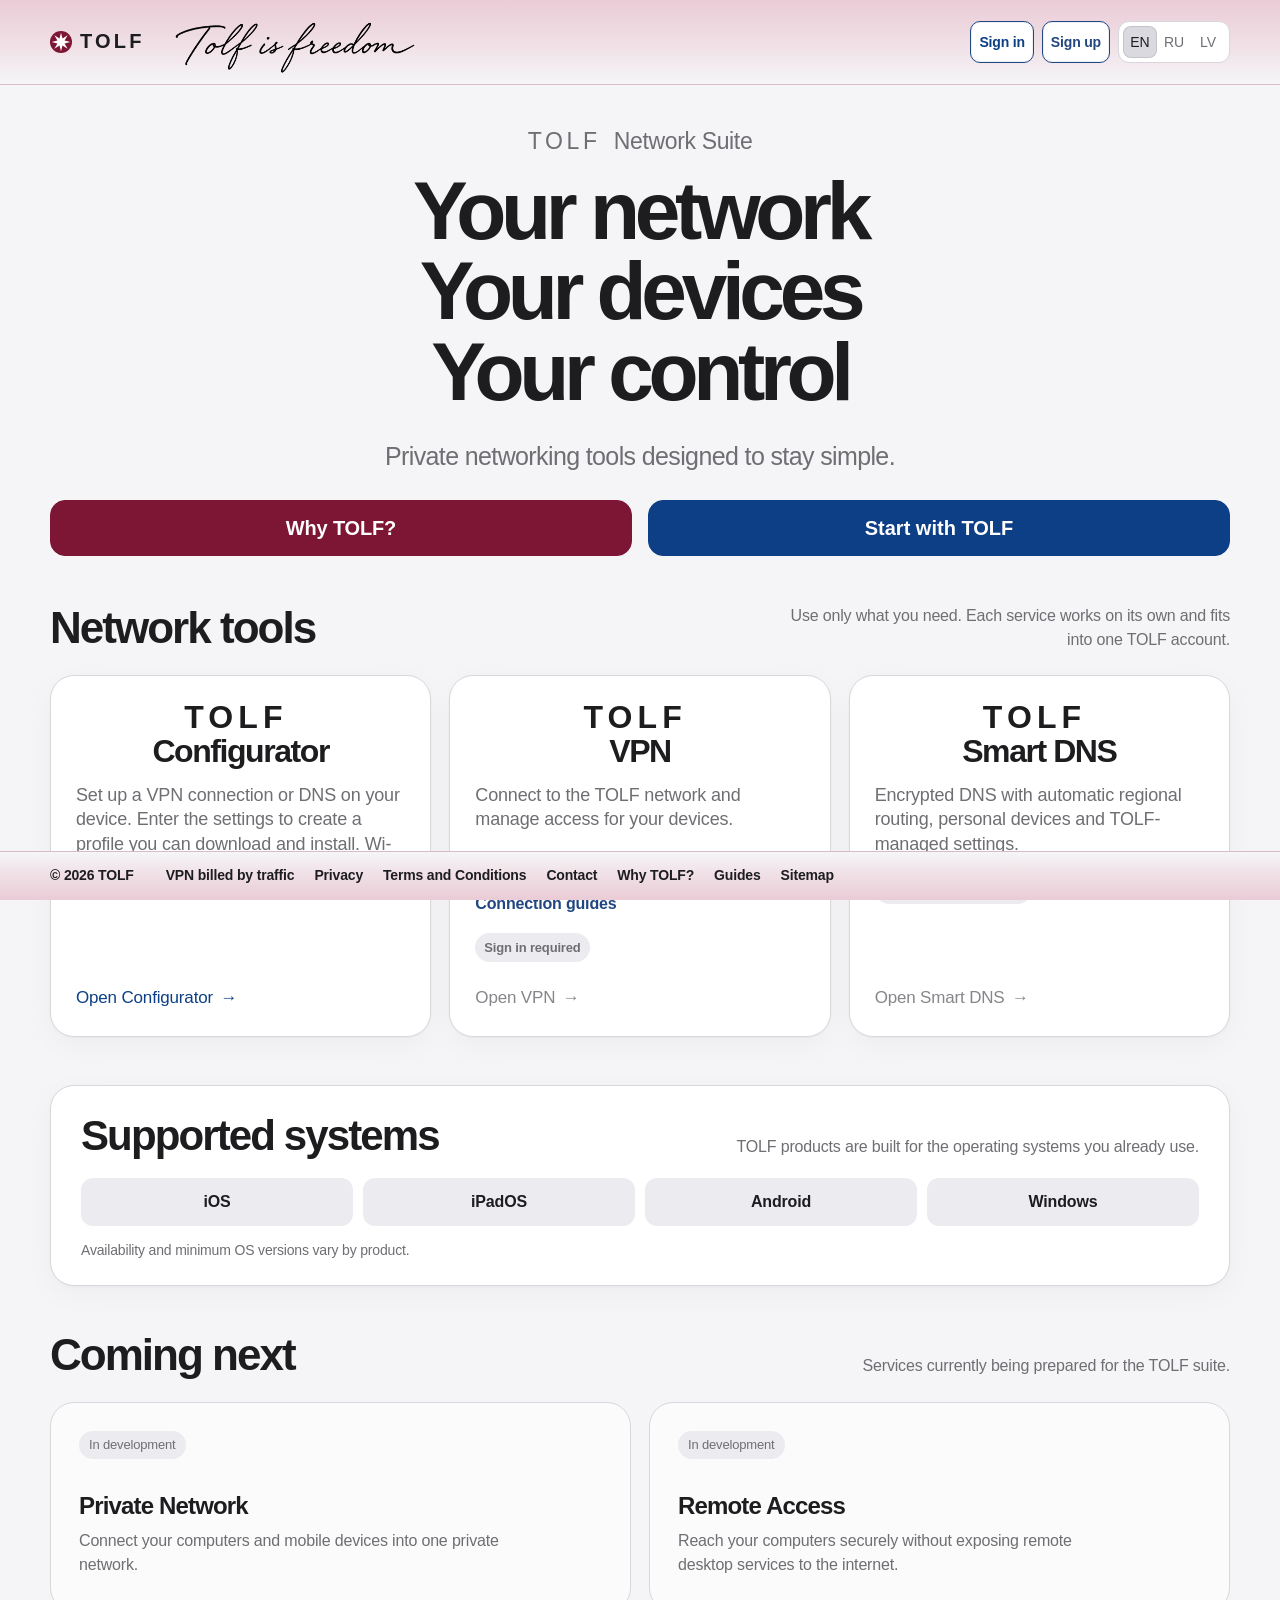
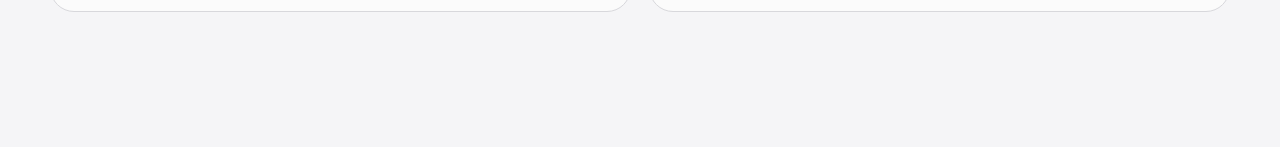
==== commit a23bdcf7: "Pin homepage footer with mirrored theme gradients" ====
--- a/index.html
+++ b/index.html
@@ -172,7 +172,7 @@
 <link rel="stylesheet" href="/tolf-buttons.20260917-3.css?v=language-links-20261118">
 <script defer src="/tolf-wordmark.20260917-3.js"></script>
 <link rel="stylesheet" href="/tolf-header.20260919-1.css?v=language-links-20261118">
-<link rel="stylesheet" href="/freedom.css?v=dark-header-fade-20261119">
+<link rel="stylesheet" href="/freedom.css?v=sticky-footer-20261119">
 <meta name="description" content="TOLF brings together VPN access, encrypted Smart DNS and a free VPN and DNS profile configurator for your devices.">
 <link rel="canonical" href="https://tolf.is/en/">
 <link rel="alternate" hreflang="en" href="https://tolf.is/en/">
--- a/freedom.css
+++ b/freedom.css
@@ -159,3 +159,34 @@
 }
 .why-tolf-action > .start-tolf-button:focus-visible { outline-color: var(--accent); }
 #guestAccess { text-align: start; }
+
+/* Keep the footer in the document flow and pin it to the viewport while scrolling. */
+html[data-tolf-ui="home"] footer {
+  position: sticky;
+  bottom: 0;
+  z-index: 9;
+  padding: 4px 0 calc(4px + env(safe-area-inset-bottom));
+  background: linear-gradient(0deg, #eacbd6 0%, #f0e1e7 55%, #f5f5f7 100%);
+  border-top-color: #d7bcc6;
+}
+@media (prefers-color-scheme: dark) {
+  html[data-tolf-ui="home"] footer {
+    background: linear-gradient(0deg, #260e1a 0%, #3c2933 48%, #4a4b52 100%);
+    border-top-color: #60404d;
+  }
+}
+.footer-links { align-items: center; row-gap: 0; }
+.footer-links a { display: inline-flex; align-items: center; min-height: 40px; }
+@media (max-width: 800px) {
+  html[data-tolf-ui="home"] footer { padding-inline-end: 80px; }
+  .footer-inner {
+    flex-direction: row;
+    align-items: center;
+    gap: 20px;
+    padding-inline-end: 0;
+    overflow-x: auto;
+  }
+  .footer-inner > div { order: 1; white-space: nowrap; }
+  .footer-links { flex: none; flex-wrap: nowrap; gap: 18px; }
+  .footer-links a { white-space: nowrap; }
+}
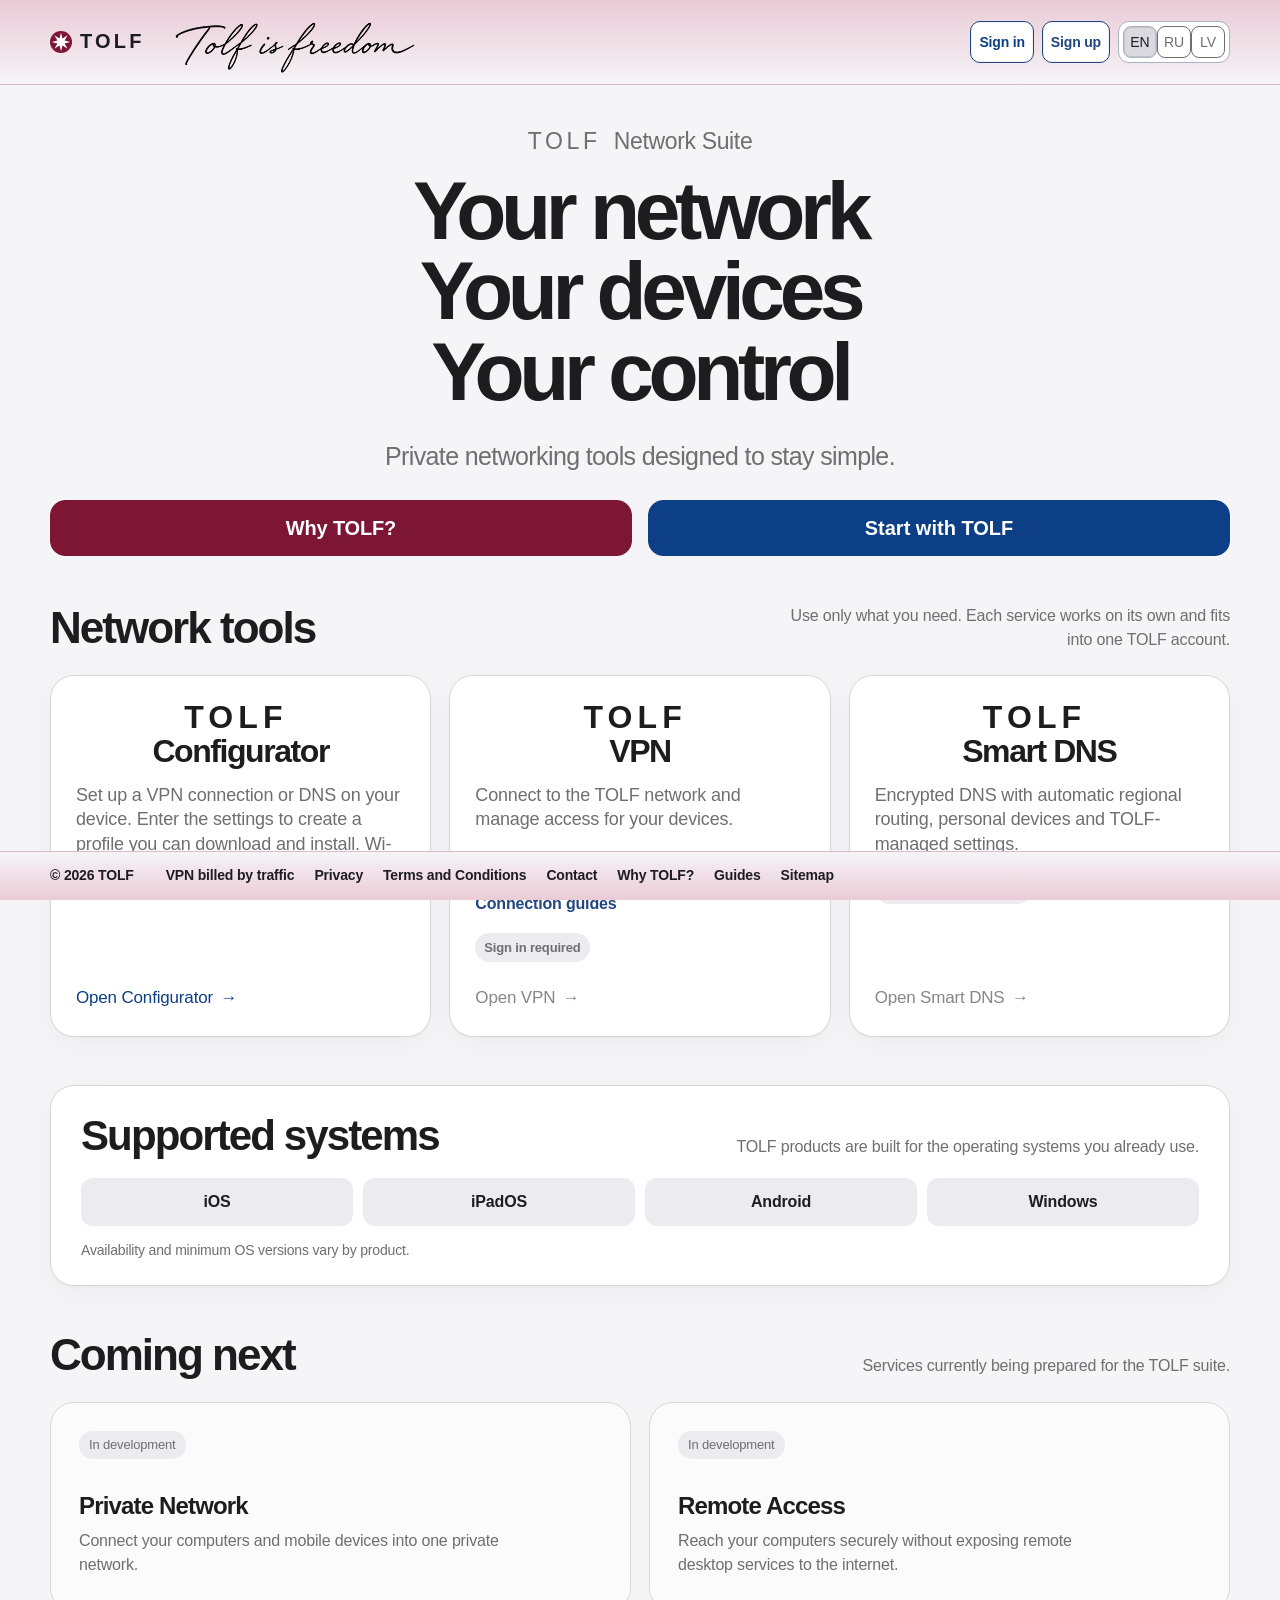
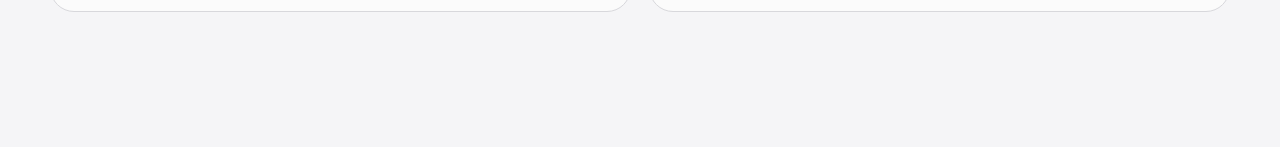
==== commit e9f85f4e: "Unify segmented selector and language frames across all pages" ====
--- a/index.html
+++ b/index.html
@@ -172,7 +172,7 @@
 <link rel="stylesheet" href="/tolf-buttons.20260917-3.css?v=language-links-20261118">
 <script defer src="/tolf-wordmark.20260917-3.js"></script>
 <link rel="stylesheet" href="/tolf-header.20260919-1.css?v=language-links-20261118">
-<link rel="stylesheet" href="/freedom.css?v=sticky-footer-20261119">
+<link rel="stylesheet" href="/freedom.css?v=mobile-chat-position-20261119">
 <meta name="description" content="TOLF brings together VPN access, encrypted Smart DNS and a free VPN and DNS profile configurator for your devices.">
 <link rel="canonical" href="https://tolf.is/en/">
 <link rel="alternate" hreflang="en" href="https://tolf.is/en/">
@@ -187,7 +187,7 @@
 <script defer src="/search-metadata.js?v=public-pricing-20261118"></script>
 <meta property="og:locale" content="en_GB">
 <script type="application/ld+json">{"@context": "https://schema.org", "@type": "WebPage", "@id": "https://tolf.is/en/#webpage", "url": "https://tolf.is/en/", "name": "TOLF Network Suite — VPN, Smart DNS and configuration tools", "description": "TOLF brings together VPN access, encrypted Smart DNS and a free VPN and DNS profile configurator for your devices.", "inLanguage": "en", "isPartOf": {"@type": "WebSite", "@id": "https://tolf.is/#website", "url": "https://tolf.is/", "name": "TOLF Network Suite"}}</script>
-</head>
+<link rel="stylesheet" href="/segmented-controls.css?v=20261123"></head>
 <body>
 <header class="topbar">
 <div class="shell topbar-inner">
@@ -255,7 +255,7 @@
 </main>
 <footer><div class="shell footer-inner"><div>© <span id="year"></span> TOLF</div><nav aria-label="Footer" class="footer-links"><a href="https://vpn.tolf.is/en/" data-vpn-overview>VPN billed by traffic</a><a data-en="Privacy" data-lv="Privātums" data-route="privacy" data-ru="Конфиденциальность" href="https://vpn.tolf.is/en/privacy.html">Privacy</a><a data-en="Terms and Conditions" data-lv="Pakalpojuma noteikumi" data-route="terms" data-ru="Условия сервиса" href="https://vpn.tolf.is/en/terms.html">Terms and Conditions</a><a data-en="Contact" data-lv="Kontakti" data-route="contact" data-ru="Контакты" href="https://vpn.tolf.is/en/contact.html">Contact</a><a href="/en/why-tolf.html" data-why-link data-en="Why TOLF?" data-ru="Почему TOLF?" data-lv="Kāpēc TOLF?">Why TOLF?</a><a data-guides-link href="https://vpn.tolf.is/en/guides/" data-en="Guides" data-ru="Инструкции" data-lv="Instrukcijas">Guides</a><a href="/en/sitemap.html" data-sitemap-link data-en="Sitemap" data-ru="Карта сайта" data-lv="Vietnes karte">Sitemap</a></nav></div></footer>
 <script defer src="/passkey-session-label.20260917-1.js"></script>
-<script defer src="/app.js?v=full-card-actions-20261119"></script>
+<script defer src="/app.js?v=mobile-bars-20261119"></script>
 <script defer src="/account-state.js?v=account-label-20261004-1"></script>
 <script defer src="/chatwoot-support.js?v=persistent-notice-20261109"></script>
 </body>
--- a/freedom.css
+++ b/freedom.css
@@ -45,8 +45,8 @@
     grid-template-columns: auto minmax(0, 1fr);
     grid-template-rows: auto 42px;
     column-gap: 14px;
-    row-gap: 2px;
-    padding-block: 2px;
+    row-gap: 0;
+    padding-block: 0 2px;
   }
   html[data-tolf-ui="home"] .topbar-inner > .brand {
     grid-column: 1;
@@ -60,6 +60,7 @@
     width: min(100%, 280px);
     padding: 0;
   }
+  html[data-tolf-ui="home"] .freedom-motto img { max-height: 64px; }
   html[data-tolf-ui="home"] .top-actions,
   html[data-tolf-ui="home"] body.account-authenticated .top-actions {
     display: flex;
@@ -190,3 +191,58 @@
   .footer-links { flex: none; flex-wrap: nowrap; gap: 18px; }
   .footer-links a { white-space: nowrap; }
 }
+
+.footer-menu-toggle { display: none; }
+@media (max-width: 800px) {
+  .footer-inner.has-footer-menu {
+    position: relative;
+    overflow: visible;
+    justify-content: space-between;
+    gap: 8px;
+    padding: 0;
+  }
+  .has-footer-menu .footer-menu-toggle {
+    display: inline-flex;
+    align-items: center;
+    gap: 9px;
+    min-height: 40px;
+    padding: 4px 0;
+    border: 0;
+    background: transparent;
+    color: var(--tolf-ink);
+    font: inherit;
+    cursor: pointer;
+  }
+  .footer-menu-toggle::after {
+    content: "";
+    width: 7px;
+    height: 7px;
+    border: solid currentColor;
+    border-width: 0 1.5px 1.5px 0;
+    transform: rotate(225deg);
+  }
+  .menu-open .footer-menu-toggle::after { transform: rotate(45deg); }
+  .has-footer-menu .footer-links { display: none; }
+  .has-footer-menu.menu-open .footer-links {
+    display: grid;
+    position: absolute;
+    bottom: calc(100% + 6px);
+    inset-inline: 0;
+    gap: 0;
+    padding: 4px 12px;
+    max-height: 55dvh;
+    overflow-y: auto;
+    background: var(--tolf-card);
+    border: 1px solid var(--tolf-line);
+    border-radius: 12px;
+    box-shadow: 0 4px 16px rgb(0 0 0 / 14%);
+  }
+  .has-footer-menu .footer-links a { padding-block: 5px; white-space: normal; }
+  html[data-tolf-ui="home"] footer:has(.has-footer-menu) { padding-inline-end: 92px; }
+}
+
+@media (max-width: 800px) {
+  html[data-tolf-ui="home"] .woot-widget-bubble {
+    bottom: max(4px, env(safe-area-inset-bottom, 0px));
+  }
+}
--- a/segmented-controls.css
+++ b/segmented-controls.css
@@ -0,0 +1,69 @@
+/* Shared frames for segmented choices and their selected options. */
+:root {
+  --tolf-segment-border: #aab3c2;
+}
+@media (prefers-color-scheme: dark) {
+  :root { --tolf-segment-border: #647184; }
+}
+html :is(.tolf-language,
+  .language,
+  .language-switcher,
+  .admin-languages,
+  .public-language,
+  .billing-language,
+  .visits-languages,
+  .platform-switcher,
+  .platform-options,
+  .target-platform-selector,
+  .mode-tabs,
+  .auth-methods,
+  .vpn-setup-tabs,
+  .admin-tabs,
+  #anyConnectModeSelector,
+  html[data-tolf-ui="quick"] header nav[aria-label="Language"]) {
+  border: 1px solid var(--tolf-segment-border) !important;
+}
+html :is(.tolf-language,
+  .language,
+  .language-switcher,
+  .admin-languages,
+  .public-language,
+  .billing-language,
+  .visits-languages,
+  .platform-switcher,
+  .platform-options,
+  .target-platform-selector,
+  .mode-tabs,
+  .auth-methods,
+  .vpn-setup-tabs,
+  .admin-tabs,
+  #anyConnectModeSelector,
+  html[data-tolf-ui="quick"] header nav[aria-label="Language"]) > :is(button, a) {
+  box-sizing: border-box;
+  border-width: 1px !important;
+  border-style: solid !important;
+}
+html :is(.tolf-language,
+  .language,
+  .language-switcher,
+  .admin-languages,
+  .public-language,
+  .billing-language,
+  .visits-languages,
+  .platform-switcher,
+  .platform-options,
+  .target-platform-selector,
+  .mode-tabs,
+  .auth-methods,
+  .vpn-setup-tabs,
+  .admin-tabs,
+  #anyConnectModeSelector,
+  html[data-tolf-ui="quick"] header nav[aria-label="Language"]) > :is(button, a):is(.active, .selected, [aria-pressed="true"], [aria-selected="true"], [aria-current="page"]),
+html #anyConnectModeSelector .anyconnect-mode-button.active,
+html .target-platform-choice input:checked + .target-platform-segment {
+  border: 1px solid var(--tolf-segment-border) !important;
+}
+html .platform-options {
+  padding: 4px;
+  border-radius: 11px;
+}
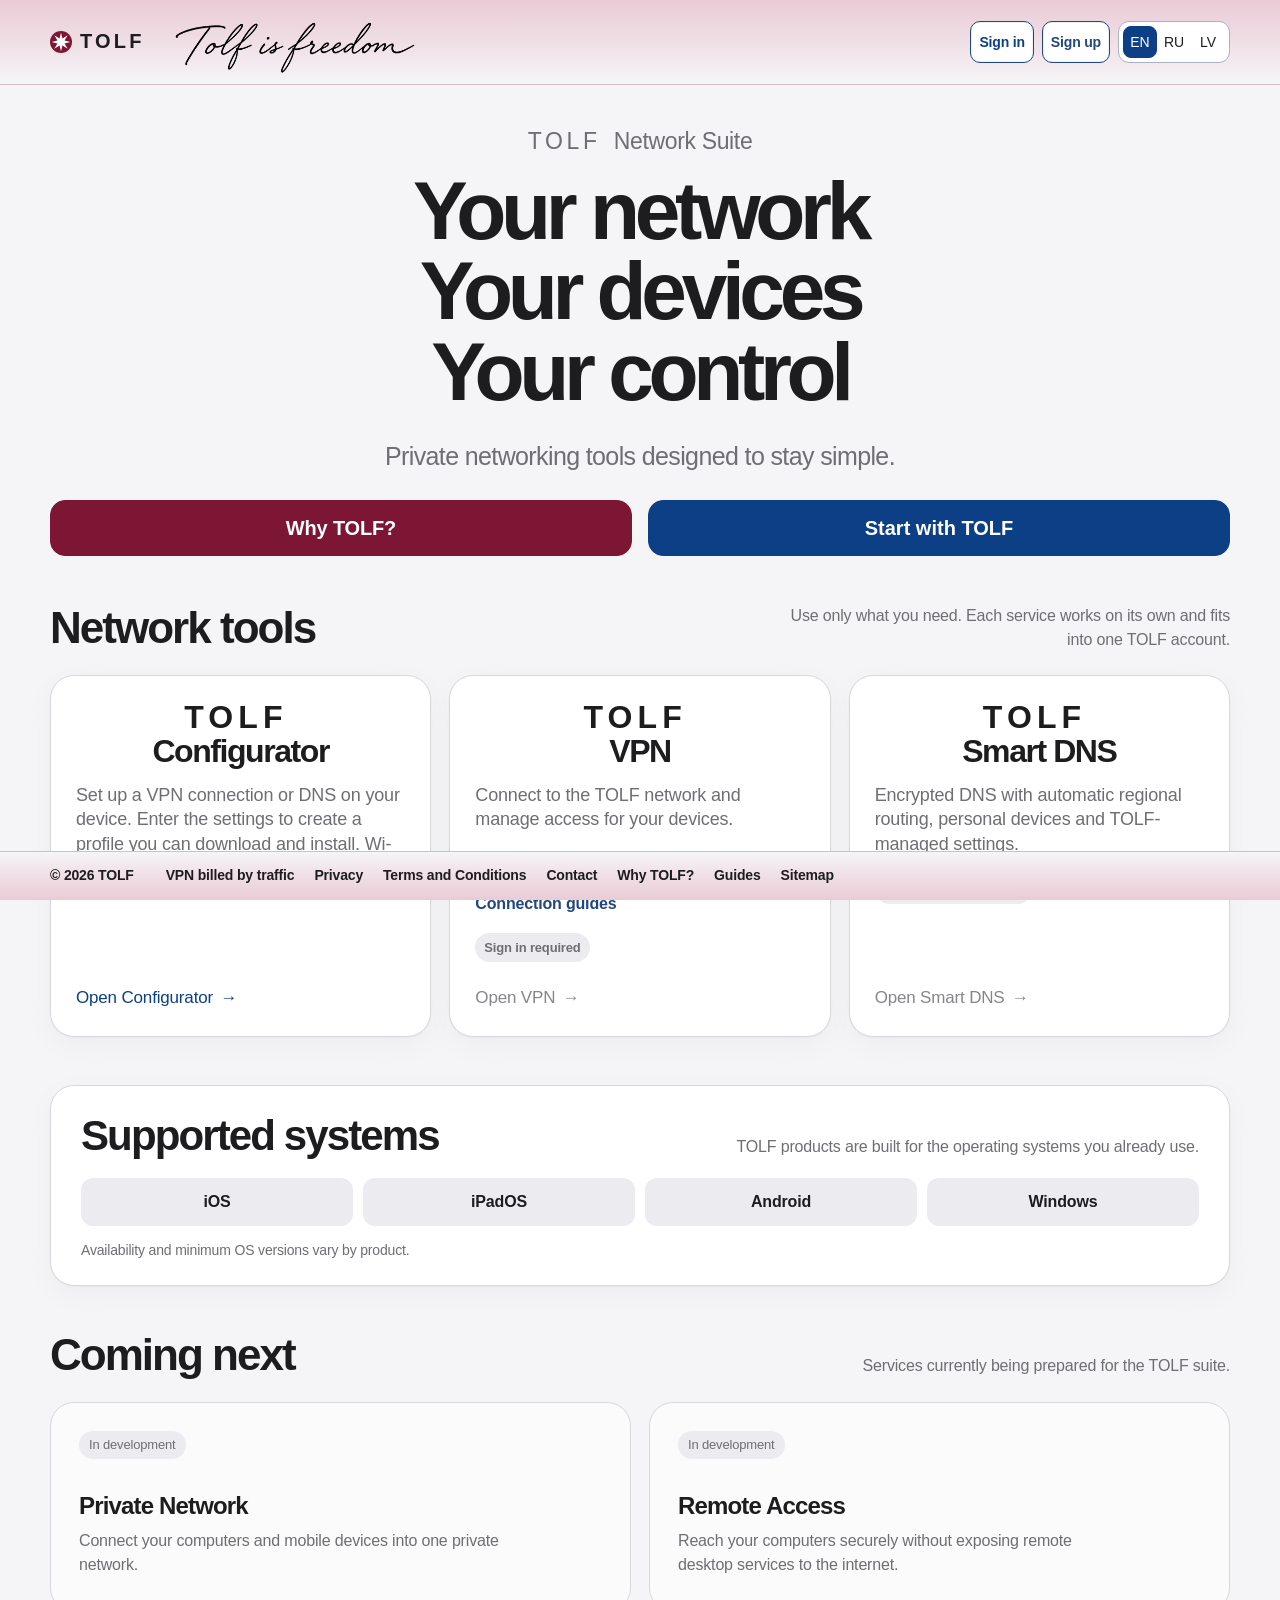
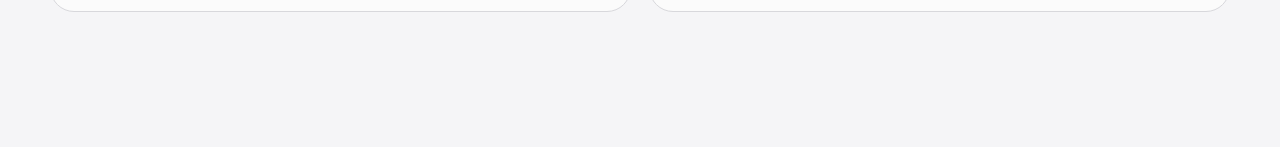
==== commit 188aacec: "Refresh shared selected segment palette" ====
--- a/index.html
+++ b/index.html
@@ -187,7 +187,7 @@
 <script defer src="/search-metadata.js?v=public-pricing-20261118"></script>
 <meta property="og:locale" content="en_GB">
 <script type="application/ld+json">{"@context": "https://schema.org", "@type": "WebPage", "@id": "https://tolf.is/en/#webpage", "url": "https://tolf.is/en/", "name": "TOLF Network Suite — VPN, Smart DNS and configuration tools", "description": "TOLF brings together VPN access, encrypted Smart DNS and a free VPN and DNS profile configurator for your devices.", "inLanguage": "en", "isPartOf": {"@type": "WebSite", "@id": "https://tolf.is/#website", "url": "https://tolf.is/", "name": "TOLF Network Suite"}}</script>
-<link rel="stylesheet" href="/segmented-controls.css?v=20261123"></head>
+<link rel="stylesheet" href="/segmented-controls.css?v=20261127-selected-blue"></head>
 <body>
 <header class="topbar">
 <div class="shell topbar-inner">
--- a/segmented-controls.css
+++ b/segmented-controls.css
@@ -1,9 +1,18 @@
-/* Shared frames for segmented choices and their selected options. */
+/* Shared segmented controls: one selected state on every TOLF page. */
 :root {
   --tolf-segment-border: #aab3c2;
+  --tolf-segment-text: #1d1d1f;
+  --tolf-segment-selected: #0c3f85;
+  --tolf-segment-selected-border: #0c3f85;
+  --tolf-segment-hover: rgba(0, 0, 0, .05);
 }
 @media (prefers-color-scheme: dark) {
-  :root { --tolf-segment-border: #647184; }
+  :root {
+    --tolf-segment-border: #647184;
+    --tolf-segment-text: #f5f7fa;
+    --tolf-segment-selected-border: #8eb4e7;
+    --tolf-segment-hover: rgba(255, 255, 255, .07);
+  }
 }
 html :is(.tolf-language,
   .language,
@@ -17,7 +26,6 @@
   .target-platform-selector,
   .mode-tabs,
   .auth-methods,
-  .vpn-setup-tabs,
   .admin-tabs,
   #anyConnectModeSelector,
   html[data-tolf-ui="quick"] header nav[aria-label="Language"]) {
@@ -35,13 +43,14 @@
   .target-platform-selector,
   .mode-tabs,
   .auth-methods,
-  .vpn-setup-tabs,
   .admin-tabs,
   #anyConnectModeSelector,
   html[data-tolf-ui="quick"] header nav[aria-label="Language"]) > :is(button, a) {
   box-sizing: border-box;
-  border-width: 1px !important;
-  border-style: solid !important;
+  border: 1px solid transparent !important;
+  background: transparent !important;
+  color: var(--tolf-segment-text) !important;
+  box-shadow: none !important;
 }
 html :is(.tolf-language,
   .language,
@@ -55,13 +64,53 @@
   .target-platform-selector,
   .mode-tabs,
   .auth-methods,
-  .vpn-setup-tabs,
+  .admin-tabs,
+  #anyConnectModeSelector,
+  html[data-tolf-ui="quick"] header nav[aria-label="Language"]) > :is(button, a):hover:not(:disabled):not([aria-disabled="true"]) {
+  background: var(--tolf-segment-hover) !important;
+}
+html :is(.tolf-language,
+  .language,
+  .language-switcher,
+  .admin-languages,
+  .public-language,
+  .billing-language,
+  .visits-languages,
+  .platform-switcher,
+  .platform-options,
+  .target-platform-selector,
+  .mode-tabs,
+  .auth-methods,
   .admin-tabs,
   #anyConnectModeSelector,
   html[data-tolf-ui="quick"] header nav[aria-label="Language"]) > :is(button, a):is(.active, .selected, [aria-pressed="true"], [aria-selected="true"], [aria-current="page"]),
 html #anyConnectModeSelector .anyconnect-mode-button.active,
 html .target-platform-choice input:checked + .target-platform-segment {
-  border: 1px solid var(--tolf-segment-border) !important;
+  border: 1px solid var(--tolf-segment-selected-border) !important;
+  background: var(--tolf-segment-selected) !important;
+  color: #fff !important;
+  box-shadow: none !important;
+}
+:is(html :is(.tolf-language,  .language,  .language-switcher,  .admin-languages,  .public-language,  .billing-language,  .visits-languages,  .platform-switcher,  .platform-options,  .target-platform-selector,  .mode-tabs,  .auth-methods,  .admin-tabs,  #anyConnectModeSelector,  html[data-tolf-ui="quick"] header nav[aria-label="Language"]) > :is(button, a):is(.active, .selected, [aria-pressed="true"], [aria-selected="true"], [aria-current="page"]),html #anyConnectModeSelector .anyconnect-mode-button.active,html .target-platform-choice input:checked + .target-platform-segment) :is(span, small, strong, svg) {
+  color: inherit !important;
+}
+html :is(.tolf-language,
+  .language,
+  .language-switcher,
+  .admin-languages,
+  .public-language,
+  .billing-language,
+  .visits-languages,
+  .platform-switcher,
+  .platform-options,
+  .target-platform-selector,
+  .mode-tabs,
+  .auth-methods,
+  .admin-tabs,
+  #anyConnectModeSelector,
+  html[data-tolf-ui="quick"] header nav[aria-label="Language"]) > :is(button, a):focus-visible {
+  outline: 2px solid var(--tolf-segment-selected-border);
+  outline-offset: 2px;
 }
 html .platform-options {
   padding: 4px;
